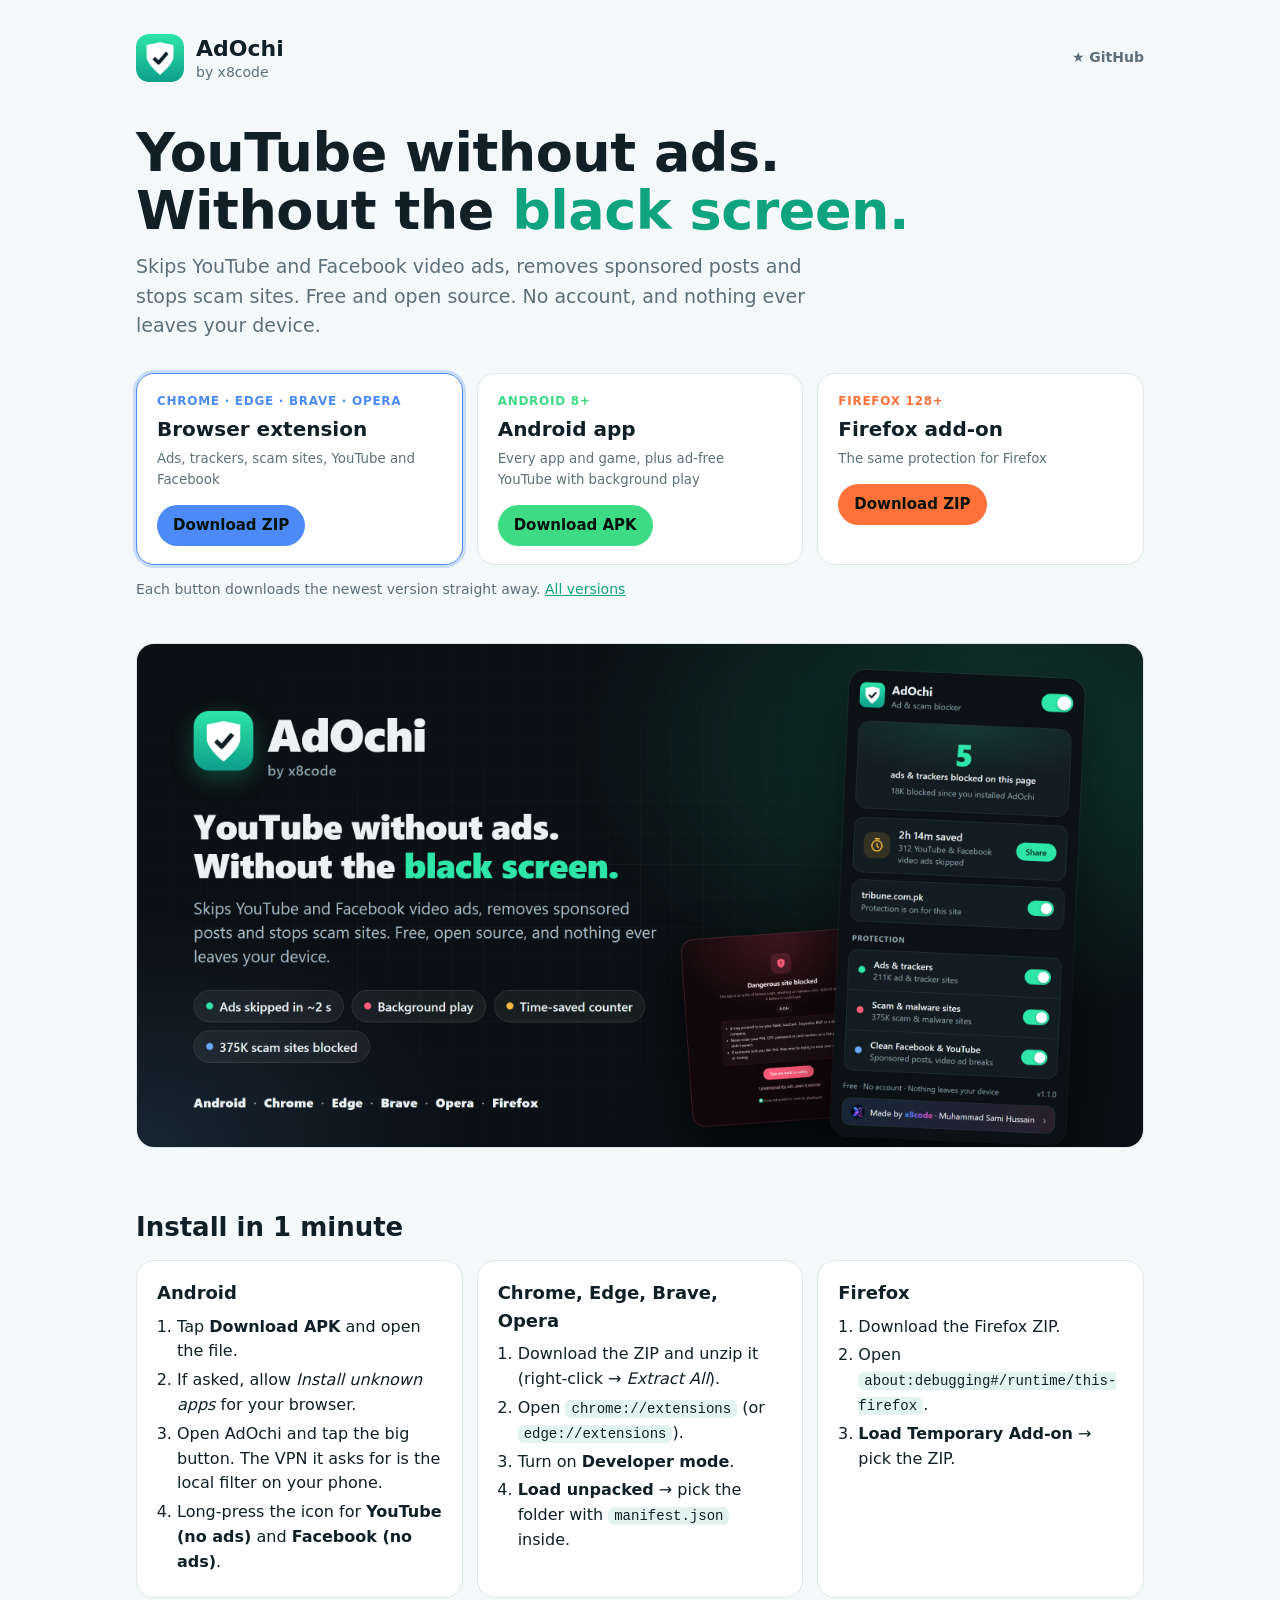
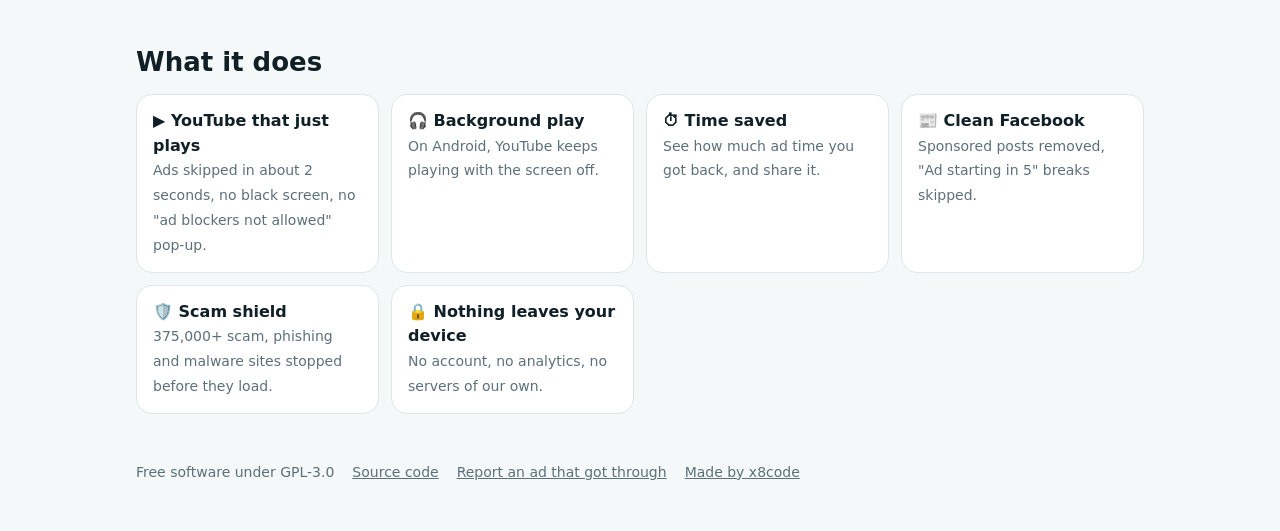
==== docs/index.html @ 9b616d15 "Upgrade Features & More." ====
<!doctype html>
<html lang="en">
<head>
  <meta charset="utf-8">
  <meta name="viewport" content="width=device-width, initial-scale=1">
  <title>AdOchi: free YouTube ad blocker without the black screen</title>
  <meta name="description" content="AdOchi skips YouTube and Facebook video ads without the black screen, removes sponsored posts and stops scam sites. Free for Android, Chrome, Edge, Brave, Opera and Firefox. Nothing leaves your device.">
  <meta property="og:title" content="AdOchi: YouTube without ads, without the black screen">
  <meta property="og:description" content="Free ad, tracker and scam blocker for Android and every major browser. No account, nothing leaves your device.">
  <meta property="og:image" content="https://sami-hussain-dev.github.io/AdOchi/assets/social-preview.png">
  <meta name="twitter:card" content="summary_large_image">
  <link rel="icon" href="assets/icon-128.png">
  <style>
    :root {
      --bg: #0a1013; --card: #121b1f; --line: #22303a; --text: #eaf2f4; --muted: #93a7b0;
      --brand: #2ee6a8; --android: #3ddc84; --chrome: #4c8bf5; --firefox: #ff7139;
    }
    @media (prefers-color-scheme: light) {
      :root { --bg: #f4f8f8; --card: #ffffff; --line: #dde6e8; --text: #102026; --muted: #5d7079; --brand: #0fa37f; }
    }
    * { box-sizing: border-box; }
    body {
      margin: 0; background: var(--bg); color: var(--text);
      font: 16px/1.55 "Segoe UI", system-ui, -apple-system, Roboto, sans-serif;
    }
    main { max-width: 1040px; margin: 0 auto; padding: 32px 16px 48px; }
    header { display: flex; align-items: center; gap: 12px; }
    header img { width: 48px; height: 48px; border-radius: 13px; }
    header b { font-size: 22px; }
    header span { color: var(--muted); font-size: 14px; display: block; margin-top: -4px; }
    header a { margin-left: auto; color: var(--muted); text-decoration: none; font-weight: 600; font-size: 14px; }
    h1 { font-size: clamp(32px, 6vw, 54px); line-height: 1.08; margin: 40px 0 12px; letter-spacing: -0.5px; }
    h1 em { font-style: normal; color: var(--brand); }
    .lead { font-size: 19px; color: var(--muted); max-width: 680px; margin: 0; }
    .downloads { display: grid; grid-template-columns: repeat(auto-fit, minmax(230px, 1fr)); gap: 14px; margin: 32px 0 10px; }
    .dl {
      display: flex; flex-direction: column; gap: 4px; padding: 18px 20px; border-radius: 18px;
      border: 1px solid var(--line); background: var(--card); color: var(--text); text-decoration: none;
      transition: transform .12s, border-color .12s;
    }
    .dl:hover { transform: translateY(-2px); border-color: var(--c); }
    .dl.best { border-color: var(--c); box-shadow: 0 0 0 3px color-mix(in srgb, var(--c) 25%, transparent); }
    .dl .tag { font-size: 12px; font-weight: 700; letter-spacing: .06em; text-transform: uppercase; color: var(--c); }
    .dl strong { font-size: 20px; }
    .dl small { color: var(--muted); }
    .dl .btn { margin-top: 10px; align-self: flex-start; padding: 9px 16px; border-radius: 999px; background: var(--c); color: #06130d; font-weight: 700; font-size: 15px; }
    .note { color: var(--muted); font-size: 14px; }
    .note a { color: var(--brand); }
    .banner { width: 100%; border-radius: 18px; margin: 28px 0 8px; border: 1px solid var(--line); }
    h2 { margin: 44px 0 12px; font-size: 26px; }
    .steps { display: grid; grid-template-columns: repeat(auto-fit, minmax(280px, 1fr)); gap: 14px; }
    .card { background: var(--card); border: 1px solid var(--line); border-radius: 18px; padding: 18px 20px; }
    .card h3 { margin: 0 0 8px; font-size: 18px; }
    .card ol { margin: 0; padding-left: 20px; }
    .card li { margin: 4px 0; }
    code { background: color-mix(in srgb, var(--brand) 12%, transparent); padding: 1px 6px; border-radius: 6px; font-size: 14px; }
    .features { display: grid; grid-template-columns: repeat(auto-fit, minmax(220px, 1fr)); gap: 12px; }
    .features div { background: var(--card); border: 1px solid var(--line); border-radius: 16px; padding: 14px 16px; }
    .features b { display: block; }
    .features span { color: var(--muted); font-size: 14px; }
    footer { margin-top: 48px; color: var(--muted); font-size: 14px; display: flex; flex-wrap: wrap; gap: 8px 18px; }
    footer a { color: var(--muted); }
  </style>
</head>
<body>
<main>
  <header>
    <img src="assets/icon-128.png" alt="AdOchi logo">
    <div><b>AdOchi</b><span>by x8code</span></div>
    <a href="https://github.com/sami-hussain-dev/AdOchi">★ GitHub</a>
  </header>

  <h1>YouTube without ads.<br>Without the <em>black screen.</em></h1>
  <p class="lead">Skips YouTube and Facebook video ads, removes sponsored posts and stops scam sites. Free and open source. No account, and nothing ever leaves your device.</p>

  <div class="downloads">
    <a class="dl" id="dl-android" style="--c: var(--android)" href="https://github.com/sami-hussain-dev/AdOchi/releases/latest/download/AdOchi.apk">
      <span class="tag">Android 8+</span><strong>Android app</strong><small>Every app and game, plus ad-free YouTube with background play</small><span class="btn">Download APK</span>
    </a>
    <a class="dl" id="dl-chrome" style="--c: var(--chrome)" href="https://github.com/sami-hussain-dev/AdOchi/releases/latest/download/AdOchi-Extension-Chrome-Edge-Brave.zip">
      <span class="tag">Chrome · Edge · Brave · Opera</span><strong>Browser extension</strong><small>Ads, trackers, scam sites, YouTube and Facebook</small><span class="btn">Download ZIP</span>
    </a>
    <a class="dl" id="dl-firefox" style="--c: var(--firefox)" href="https://github.com/sami-hussain-dev/AdOchi/releases/latest/download/AdOchi-Extension-Firefox.zip">
      <span class="tag">Firefox 128+</span><strong>Firefox add-on</strong><small>The same protection for Firefox</small><span class="btn">Download ZIP</span>
    </a>
  </div>
  <p class="note">Each button downloads the newest version straight away. <a href="https://github.com/sami-hussain-dev/AdOchi/releases">All versions</a></p>

  <img class="banner" src="assets/banner.png" alt="AdOchi popup with 2h 14m of video ads saved, next to the scam warning page">

  <h2>Install in 1 minute</h2>
  <div class="steps">
    <div class="card" id="steps-android">
      <h3>Android</h3>
      <ol>
        <li>Tap <b>Download APK</b> and open the file.</li>
        <li>If asked, allow <i>Install unknown apps</i> for your browser.</li>
        <li>Open AdOchi and tap the big button. The VPN it asks for is the local filter on your phone.</li>
        <li>Long-press the icon for <b>YouTube (no ads)</b> and <b>Facebook (no ads)</b>.</li>
      </ol>
    </div>
    <div class="card" id="steps-chrome">
      <h3>Chrome, Edge, Brave, Opera</h3>
      <ol>
        <li>Download the ZIP and unzip it (right-click → <i>Extract All</i>).</li>
        <li>Open <code>chrome://extensions</code> (or <code>edge://extensions</code>).</li>
        <li>Turn on <b>Developer mode</b>.</li>
        <li><b>Load unpacked</b> → pick the folder with <code>manifest.json</code> inside.</li>
      </ol>
    </div>
    <div class="card" id="steps-firefox">
      <h3>Firefox</h3>
      <ol>
        <li>Download the Firefox ZIP.</li>
        <li>Open <code>about:debugging#/runtime/this-firefox</code>.</li>
        <li><b>Load Temporary Add-on</b> → pick the ZIP.</li>
      </ol>
    </div>
  </div>

  <h2>What it does</h2>
  <div class="features">
    <div><b>▶️ YouTube that just plays</b><span>Ads skipped in about 2 seconds, no black screen, no "ad blockers not allowed" pop-up.</span></div>
    <div><b>🎧 Background play</b><span>On Android, YouTube keeps playing with the screen off.</span></div>
    <div><b>⏱ Time saved</b><span>See how much ad time you got back, and share it.</span></div>
    <div><b>📰 Clean Facebook</b><span>Sponsored posts removed, "Ad starting in 5" breaks skipped.</span></div>
    <div><b>🛡️ Scam shield</b><span>375,000+ scam, phishing and malware sites stopped before they load.</span></div>
    <div><b>🔒 Nothing leaves your device</b><span>No account, no analytics, no servers of our own.</span></div>
  </div>

  <footer>
    <span>Free software under GPL-3.0</span>
    <a href="https://github.com/sami-hussain-dev/AdOchi">Source code</a>
    <a href="https://github.com/sami-hussain-dev/AdOchi/issues">Report an ad that got through</a>
    <a href="https://x8code.com">Made by x8code</a>
  </footer>
</main>
<script>
  // Highlight the download that fits this device.
  (function () {
    var ua = navigator.userAgent;
    var id = /Android/i.test(ua) ? 'android' : /Firefox\//.test(ua) ? 'firefox' : /Chrome\/|Edg\//.test(ua) ? 'chrome' : null;
    if (!id) return;
    document.getElementById('dl-' + id).classList.add('best');
    var grid = document.querySelector('.downloads');
    grid.insertBefore(document.getElementById('dl-' + id), grid.firstChild);
  })();
</script>
</body>
</html>
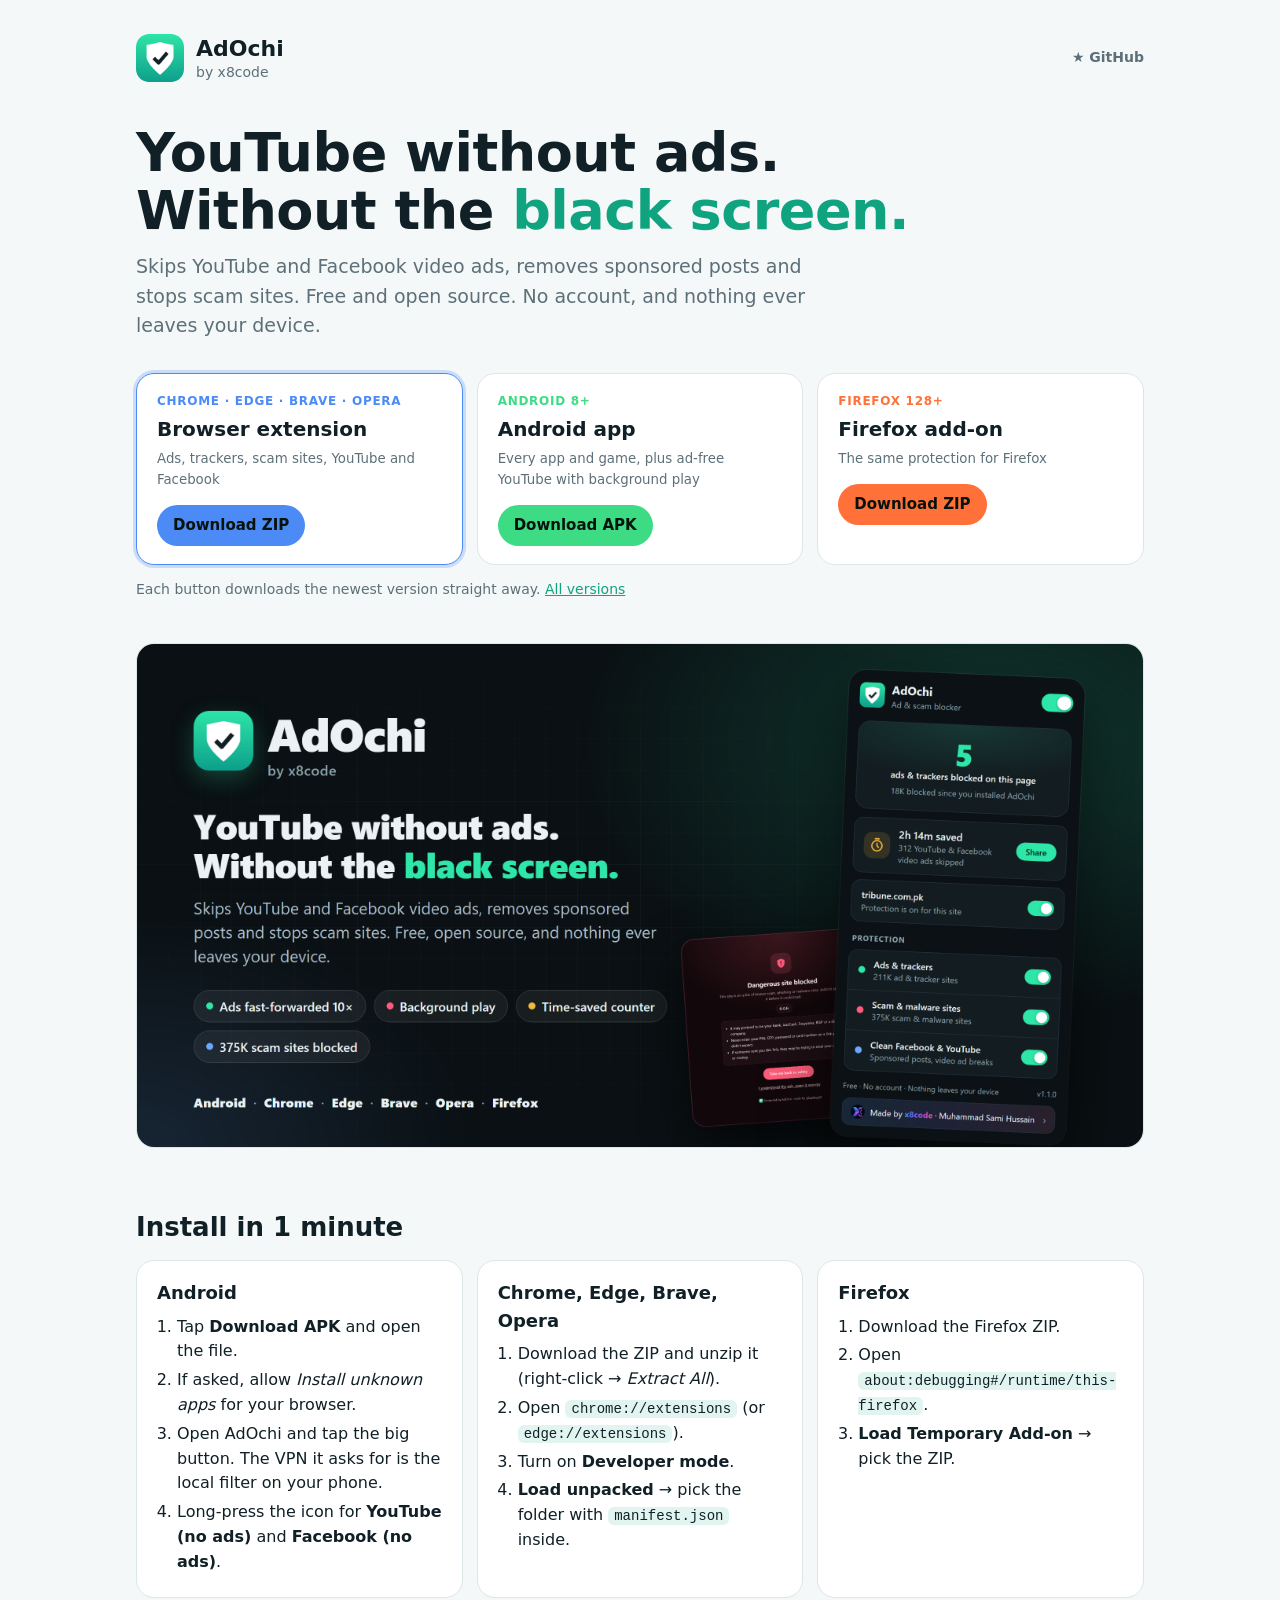
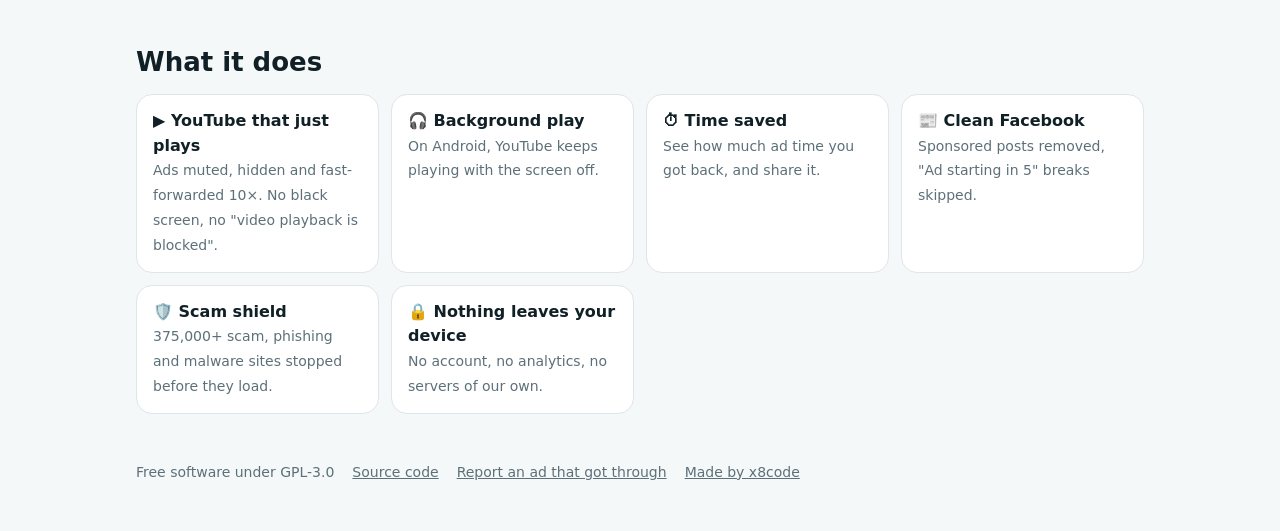
==== commit 6cd88c26: "AdOchi 1.2: YouTube plays again for signed-in viewers - On YouTube no requests are blocked (allowAll" ====
--- a/docs/index.html
+++ b/docs/index.html
@@ -120,7 +120,7 @@
 
   <h2>What it does</h2>
   <div class="features">
-    <div><b>▶️ YouTube that just plays</b><span>Ads skipped in about 2 seconds, no black screen, no "ad blockers not allowed" pop-up.</span></div>
+    <div><b>▶️ YouTube that just plays</b><span>Ads muted, hidden and fast-forwarded 10×. No black screen, no "video playback is blocked".</span></div>
     <div><b>🎧 Background play</b><span>On Android, YouTube keeps playing with the screen off.</span></div>
     <div><b>⏱ Time saved</b><span>See how much ad time you got back, and share it.</span></div>
     <div><b>📰 Clean Facebook</b><span>Sponsored posts removed, "Ad starting in 5" breaks skipped.</span></div>
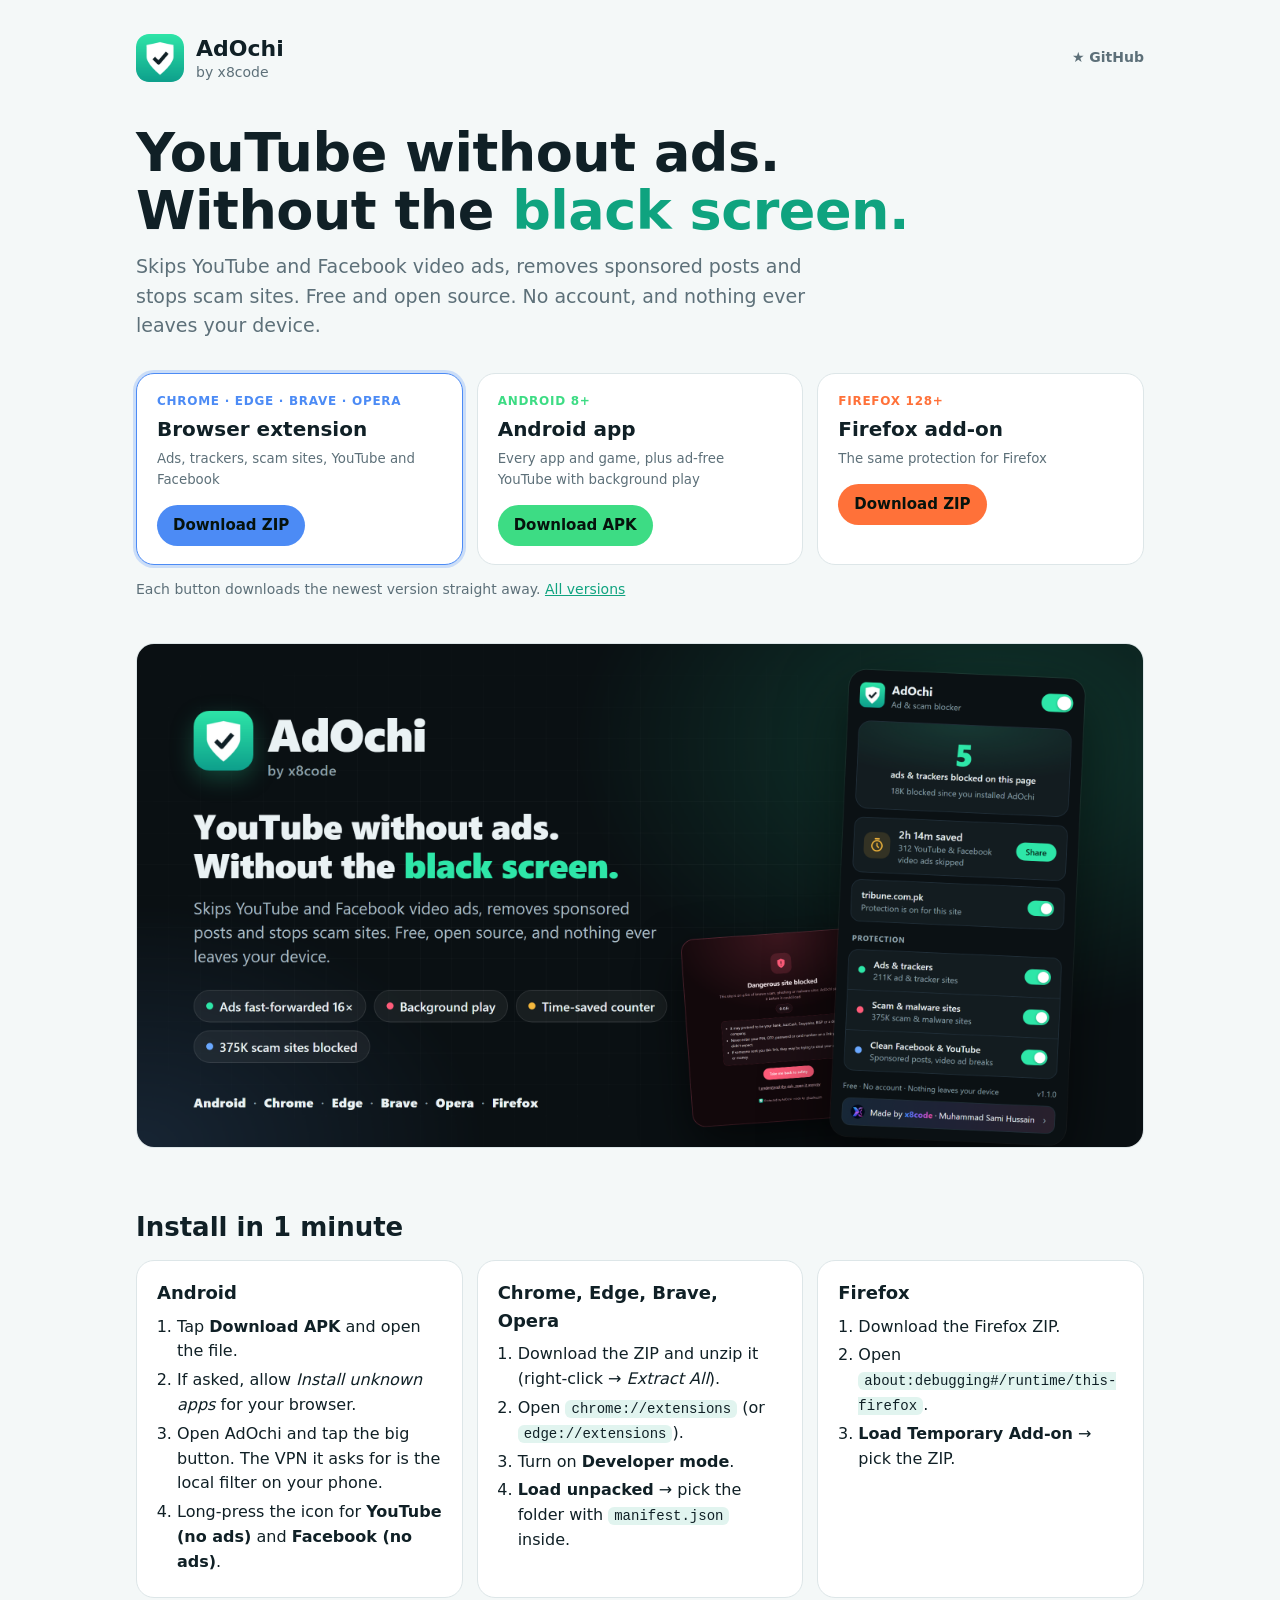
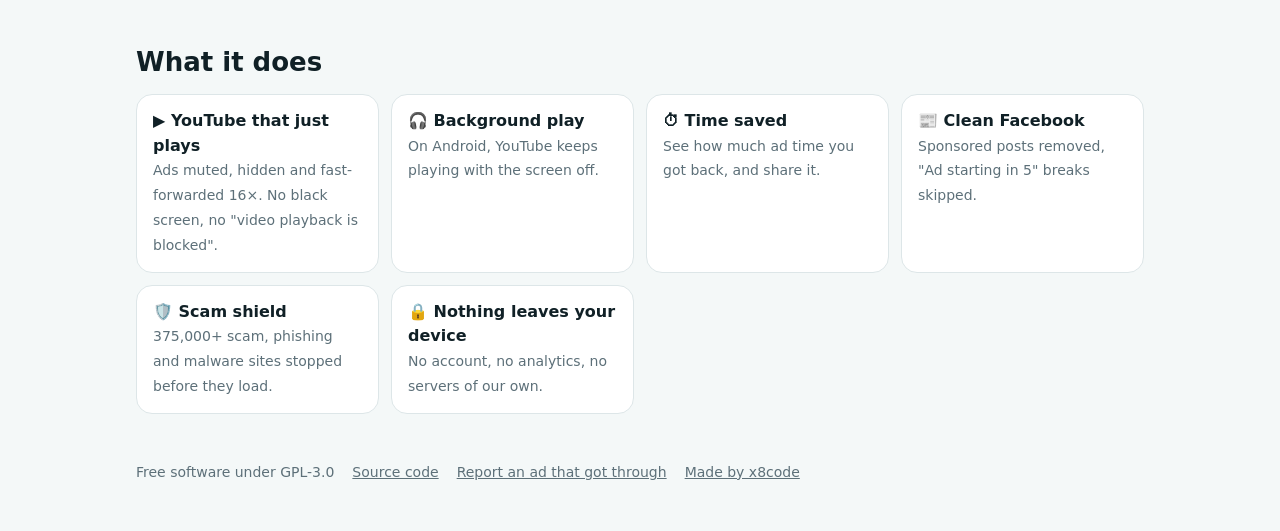
==== commit 7171a942: "Updates 1.3.0" ====
--- a/docs/index.html
+++ b/docs/index.html
@@ -120,7 +120,7 @@
 
   <h2>What it does</h2>
   <div class="features">
-    <div><b>▶️ YouTube that just plays</b><span>Ads muted, hidden and fast-forwarded 10×. No black screen, no "video playback is blocked".</span></div>
+    <div><b>▶️ YouTube that just plays</b><span>Ads muted, hidden and fast-forwarded 16×. No black screen, no "video playback is blocked".</span></div>
     <div><b>🎧 Background play</b><span>On Android, YouTube keeps playing with the screen off.</span></div>
     <div><b>⏱ Time saved</b><span>See how much ad time you got back, and share it.</span></div>
     <div><b>📰 Clean Facebook</b><span>Sponsored posts removed, "Ad starting in 5" breaks skipped.</span></div>
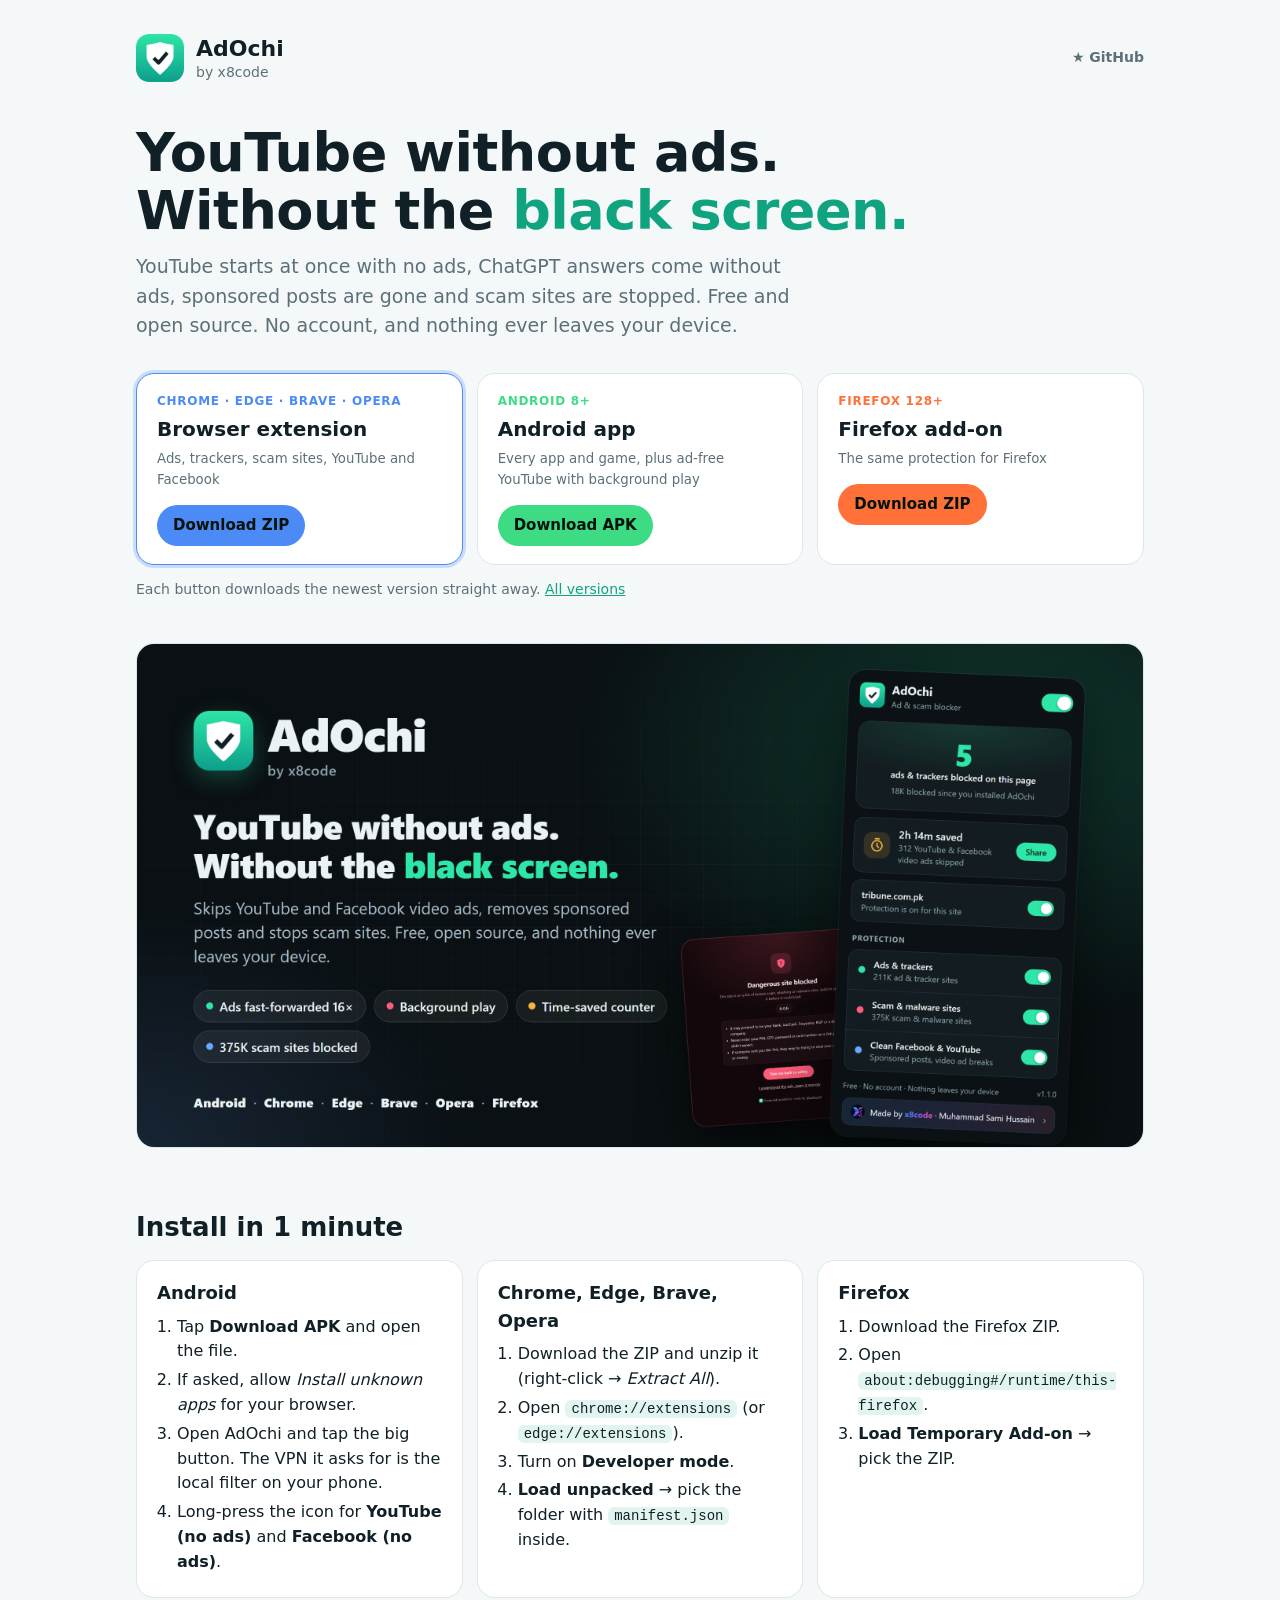
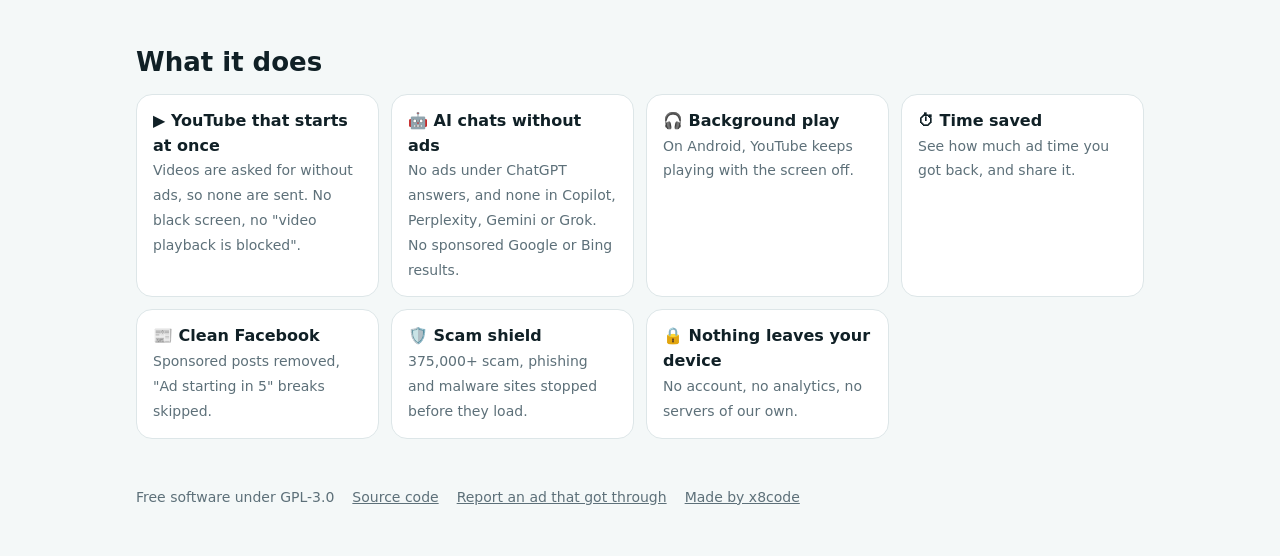
==== commit ed488e04: "AdOchi 1.5.0: YouTube starts at once without ads, no ads in ChatGPT and AI chats" ====
--- a/docs/index.html
+++ b/docs/index.html
@@ -4,7 +4,7 @@
   <meta charset="utf-8">
   <meta name="viewport" content="width=device-width, initial-scale=1">
   <title>AdOchi: free YouTube ad blocker without the black screen</title>
-  <meta name="description" content="AdOchi skips YouTube and Facebook video ads without the black screen, removes sponsored posts and stops scam sites. Free for Android, Chrome, Edge, Brave, Opera and Firefox. Nothing leaves your device.">
+  <meta name="description" content="AdOchi plays YouTube without ads and without the black screen, removes ChatGPT ads and sponsored posts, and stops scam sites. Free for Android, Chrome, Edge, Brave, Opera and Firefox. Nothing leaves your device.">
   <meta property="og:title" content="AdOchi: YouTube without ads, without the black screen">
   <meta property="og:description" content="Free ad, tracker and scam blocker for Android and every major browser. No account, nothing leaves your device.">
   <meta property="og:image" content="https://sami-hussain-dev.github.io/AdOchi/assets/social-preview.png">
@@ -71,7 +71,7 @@
   </header>
 
   <h1>YouTube without ads.<br>Without the <em>black screen.</em></h1>
-  <p class="lead">Skips YouTube and Facebook video ads, removes sponsored posts and stops scam sites. Free and open source. No account, and nothing ever leaves your device.</p>
+  <p class="lead">YouTube starts at once with no ads, ChatGPT answers come without ads, sponsored posts are gone and scam sites are stopped. Free and open source. No account, and nothing ever leaves your device.</p>
 
   <div class="downloads">
     <a class="dl" id="dl-android" style="--c: var(--android)" href="https://github.com/sami-hussain-dev/AdOchi/releases/latest/download/AdOchi.apk">
@@ -120,7 +120,8 @@
 
   <h2>What it does</h2>
   <div class="features">
-    <div><b>▶️ YouTube that just plays</b><span>Ads muted, hidden and fast-forwarded 16×. No black screen, no "video playback is blocked".</span></div>
+    <div><b>▶️ YouTube that starts at once</b><span>Videos are asked for without ads, so none are sent. No black screen, no "video playback is blocked".</span></div>
+    <div><b>🤖 AI chats without ads</b><span>No ads under ChatGPT answers, and none in Copilot, Perplexity, Gemini or Grok. No sponsored Google or Bing results.</span></div>
     <div><b>🎧 Background play</b><span>On Android, YouTube keeps playing with the screen off.</span></div>
     <div><b>⏱ Time saved</b><span>See how much ad time you got back, and share it.</span></div>
     <div><b>📰 Clean Facebook</b><span>Sponsored posts removed, "Ad starting in 5" breaks skipped.</span></div>
